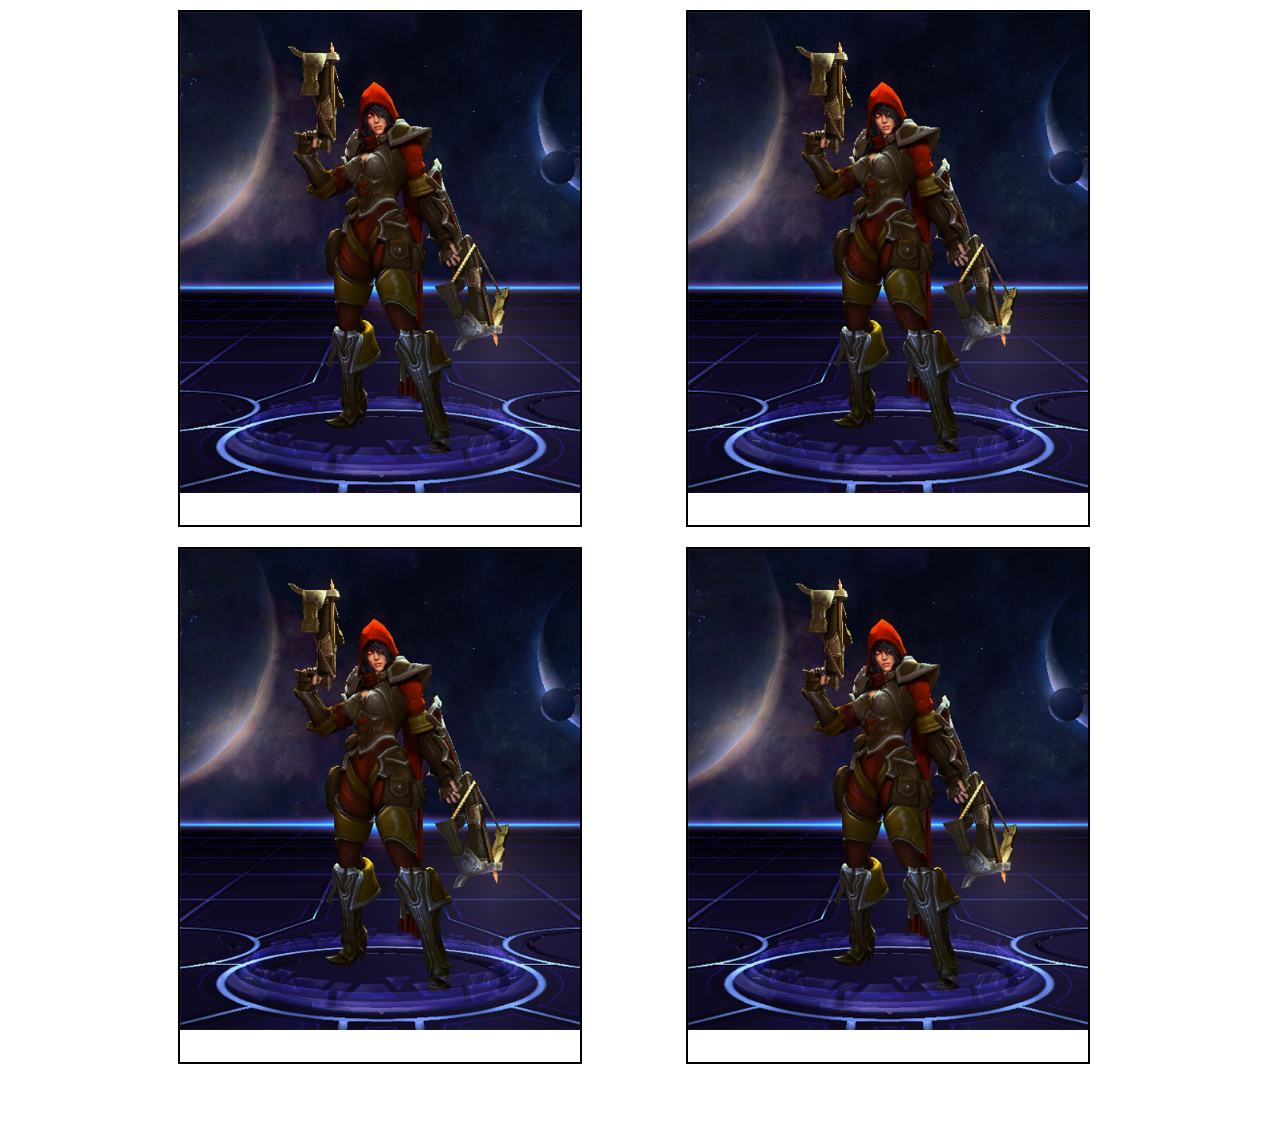
==== Pages/acceuil.html @ 98c32b6e "Début page d'acceuil" ====
<!DOCTYPE html>
<html>
	<head>
		<meta charset="utf-8" />
		<link rel="stylesheet" href="stylefrontpage.css" />
		<title>ArtCapt: Accueil</title>
	</head>
	
	
	<body>
		<!--section princiapl de la page: 1 article contenant le text d'acceuil, et un aside contenant les 4 images vers les 4 parties, avec un titre et un lien chacun-->
		<section id="General">
			<aside id="lien">
				<figure href="Heros/heros.html" class="pilou">
					<img src='../Images/Modele3D/Valla.png' alt="Page héros" title="Voir les pages Héros">
					<figcaption> Page des héros </figcaption>
				</figure>
				<figure href="General/general.html" class="pilou">
					<img src='../Images/Modele3D/Valla.png' alt="Page du guide général" title="Voir la page du guide général">
					<figcaption> Page du guide général </figcaption>
				</figure>
				<br/>
				<figure href="Maps/maps.html" class="pilou">
					<img src='../Images/Modele3D/Valla.png' alt="Page héros" title="Voir les pages Héros">
					<figcaption> Page des maps </figcaption>
				</figure>
				<figure href="Heros/heros.html" class="pilou">
					<img src='../Images/Modele3D/Valla.png' alt="Page héros" title="Voir les pages Héros">
					<figcaption> Page des héros </figcaption>
				</figure>
			</aside>
			<article id="Text">
				<p> Bienvenue sur notre site ArtCapt, que ce soit la première fois que vous le visitez ou non, j'espère qu'il vous sera utile. <br/> </p>
			</article>
				
	
	</body>
---- Pages/stylefrontpage.css ----
body
{
	font-family: 'Time New Roman', serif;
	font-size: 1em;

    background: url('../Images/Fond.png');
	color:white;
	width: 1024px;
    margin: auto;
}

.pilou
{
	width: 400px;
	margin: 10px 50px 10px 50px;
	display: inline-block;
	border: 2px black solid;
}

.pilou img
{
	width: 400px;
}

.pilou figcaption
{
	margin: auto;
	padding: 5px 100px 5px 150px;
	
}

.pilou:hover
{
	background-color: black;
	color: red;
	border: 5px black solid;
}
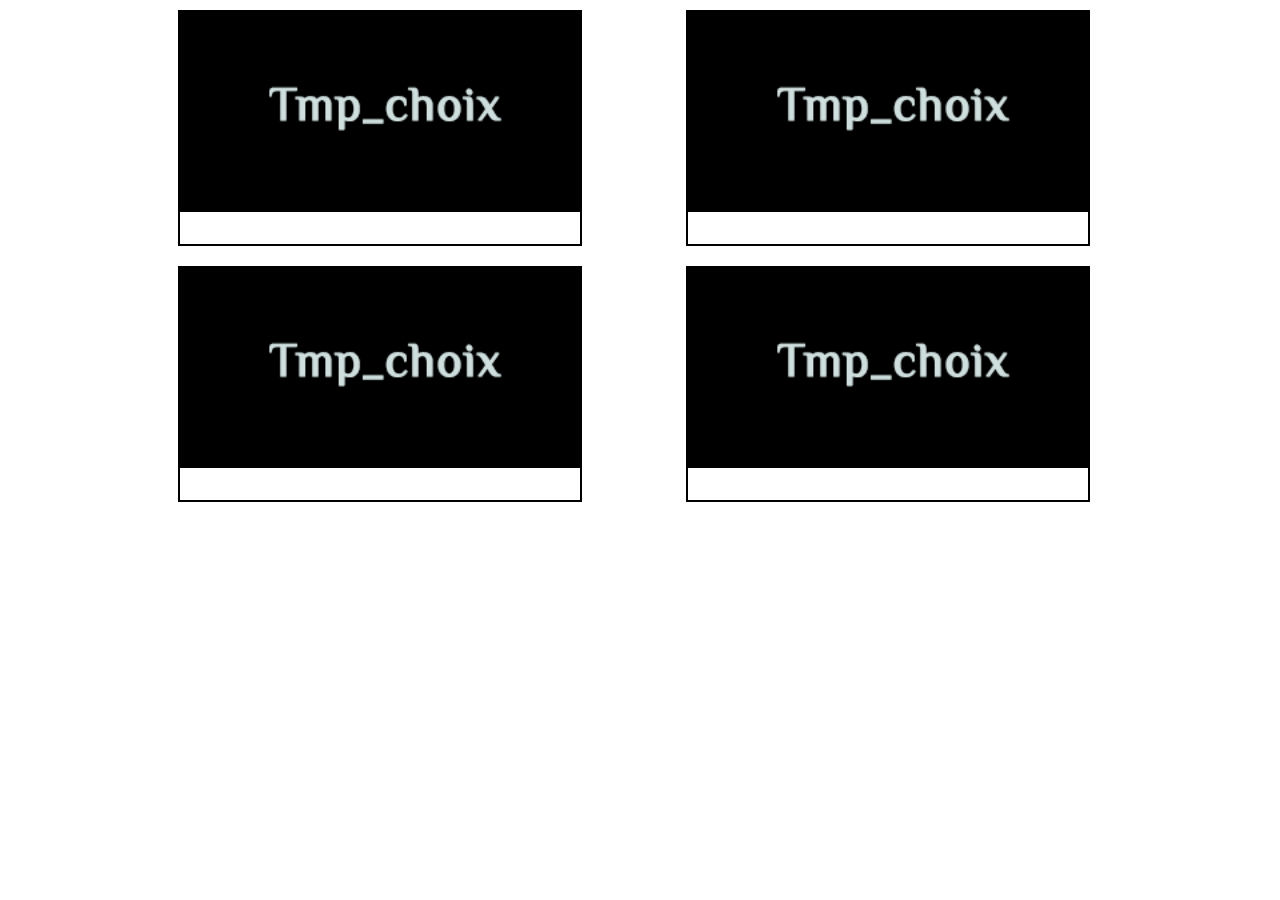
==== commit 2c327bdc: "changement dans tes trucs" ====
--- a/Pages/acceuil.html
+++ b/Pages/acceuil.html
@@ -11,21 +11,20 @@
 		<!--section princiapl de la page: 1 article contenant le text d'acceuil, et un aside contenant les 4 images vers les 4 parties, avec un titre et un lien chacun-->
 		<section id="General">
 			<aside id="lien">
-				<figure href="Heros/heros.html" class="pilou">
-					<img src='../Images/Modele3D/Valla.png' alt="Page héros" title="Voir les pages Héros">
-					<figcaption> Page des héros </figcaption>
+				<figure href="Heros/heros.html" class="Choix">
+					<img src='../Images/Choix/canvas.png' alt="Page héros" title="Guides Héros">
+					<figcaption>Guides Héros</figcaption>
 				</figure>
-				<figure href="General/general.html" class="pilou">
-					<img src='../Images/Modele3D/Valla.png' alt="Page du guide général" title="Voir la page du guide général">
-					<figcaption> Page du guide général </figcaption>
+				<figure href="General/general.html" class="Choix">
+					<img src='../Images/Choix/canvas.png' alt="Page du guide général" title="Guides Info.Générales">
+					<figcaption>Guides Info. Générales</figcaption>
 				</figure>
-				<br/>
-				<figure href="Maps/maps.html" class="pilou">
-					<img src='../Images/Modele3D/Valla.png' alt="Page héros" title="Voir les pages Héros">
-					<figcaption> Page des maps </figcaption>
+				<figure href="Maps/maps.html" class="Choix">
+					<img src='../Images/Choix/canvas.png' alt="Page héros" title="Guides Maps">
+					<figcaption>Guides Maps</figcaption>
 				</figure>
-				<figure href="Heros/heros.html" class="pilou">
-					<img src='../Images/Modele3D/Valla.png' alt="Page héros" title="Voir les pages Héros">
+				<figure href="Heros/heros.html" class="Choix">
+					<img src='../Images/Choix/canvas.png' alt="Page héros" title="Voir les pages Héros">
 					<figcaption> Page des héros </figcaption>
 				</figure>
 			</aside>
--- a/Pages/stylefrontpage.css
+++ b/Pages/stylefrontpage.css
@@ -9,7 +9,7 @@
     margin: auto;
 }
 
-.pilou
+.Choix
 {
 	width: 400px;
 	margin: 10px 50px 10px 50px;
@@ -17,21 +17,22 @@
 	border: 2px black solid;
 }
 
-.pilou img
+.Choix img
 {
 	width: 400px;
 }
 
-.pilou figcaption
+.Choix figcaption
 {
 	margin: auto;
 	padding: 5px 100px 5px 150px;
 	
 }
 
-.pilou:hover
+.Choix:hover
 {
 	background-color: black;
 	color: red;
-	border: 5px black solid;
+	transform:scale(1.1);
+	z-index:1;
 }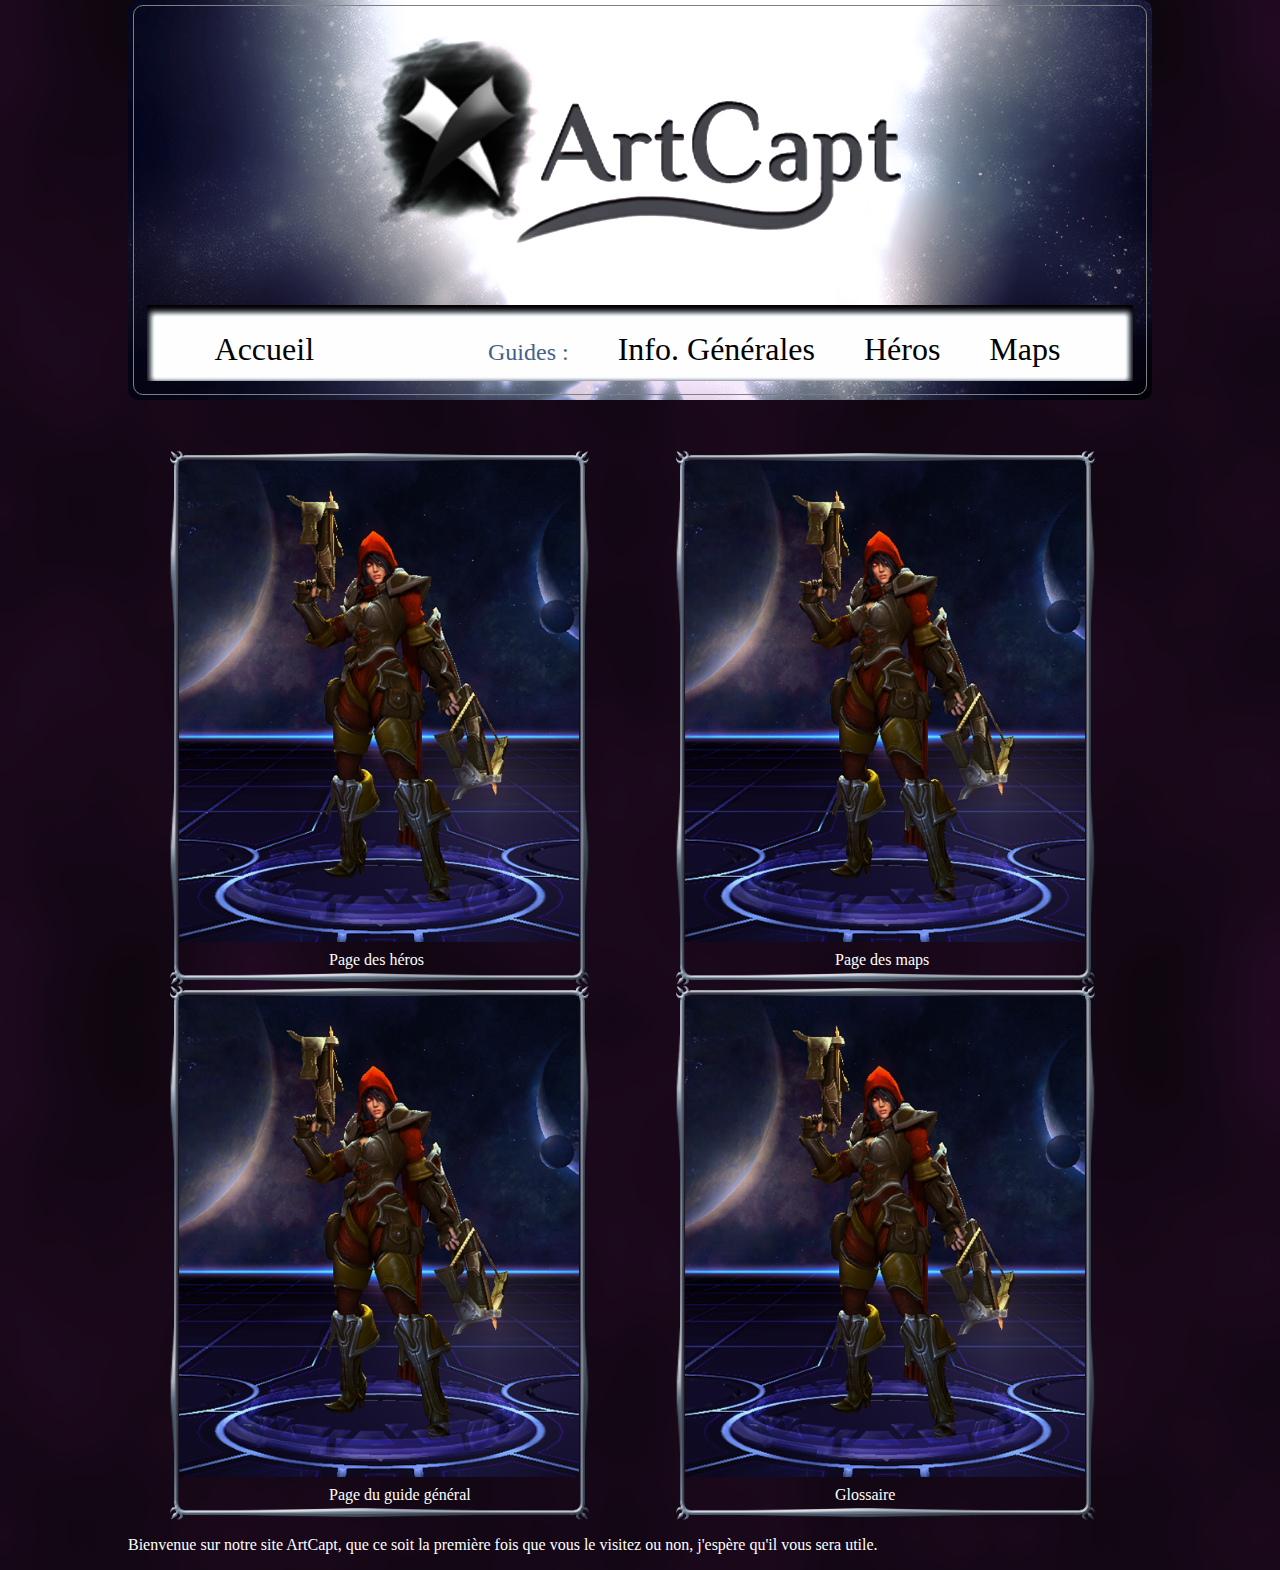
==== commit 1d0fcd5a: "Caca" ====
--- a/Pages/acceuil.html
+++ b/Pages/acceuil.html
@@ -3,29 +3,43 @@
 	<head>
 		<meta charset="utf-8" />
 		<link rel="stylesheet" href="stylefrontpage.css" />
+			<link rel="stylesheet" href="styleheader.css" />
 		<title>ArtCapt: Accueil</title>
 	</head>
 	
+		<header>
+			 <nav id="0">
+                    <ul>
+                        <li><a href="#">Accueil</a></li>
+						<li><span id="a1"> Guides :</span></li>
+                        <li><a href="#">Info. Générales</a></li>
+                        <li><a href="#">Héros</a></li>
+                        <li><a href="#">Maps</a></li>
+                    </ul>
+               </nav>
+
+	</header>
 	
 	<body>
 		<!--section princiapl de la page: 1 article contenant le text d'acceuil, et un aside contenant les 4 images vers les 4 parties, avec un titre et un lien chacun-->
 		<section id="General">
 			<aside id="lien">
-				<figure href="Heros/heros.html" class="Choix">
-					<img src='../Images/Choix/canvas.png' alt="Page héros" title="Guides Héros">
-					<figcaption>Guides Héros</figcaption>
+				<figure href="Heros/heros.html" class="pilou">
+					<img src='../Images/Modele3D/Valla.png' alt="Page héros" title="Voir les pages Héros">
+					<figcaption> Page des héros </figcaption>
 				</figure>
-				<figure href="General/general.html" class="Choix">
-					<img src='../Images/Choix/canvas.png' alt="Page du guide général" title="Guides Info.Générales">
-					<figcaption>Guides Info. Générales</figcaption>
+				<figure href="Maps/maps.html" class="pilou">
+					<img src='../Images/Modele3D/Valla.png' alt="Page des maps" title="Voir les pages des maps">
+					<figcaption> Page des maps </figcaption>
 				</figure>
-				<figure href="Maps/maps.html" class="Choix">
-					<img src='../Images/Choix/canvas.png' alt="Page héros" title="Guides Maps">
-					<figcaption>Guides Maps</figcaption>
+				<br/>
+				<figure href="General/general.html" class="pilou">
+					<img src='../Images/Modele3D/Valla.png' alt="Page du guide général" title="Voir la page du guide général">
+					<figcaption> Page du guide général </figcaption>
 				</figure>
-				<figure href="Heros/heros.html" class="Choix">
-					<img src='../Images/Choix/canvas.png' alt="Page héros" title="Voir les pages Héros">
-					<figcaption> Page des héros </figcaption>
+				<figure href="Heros/heros.html" class="pilou">
+					<img src='../Images/Modele3D/Valla.png' alt="Glossaire" title="Pour les mots que vous ne comprenez pas">
+					<figcaption> Glossaire </figcaption>
 				</figure>
 			</aside>
 			<article id="Text">
--- a/Pages/stylefrontpage.css
+++ b/Pages/stylefrontpage.css
@@ -2,37 +2,40 @@
 {
 	font-family: 'Time New Roman', serif;
 	font-size: 1em;
-
-    background: url('../Images/Fond.png');
+	background-color:#100c13;
+    background: url('../Images/Divers/Fond.png');
 	color:white;
 	width: 1024px;
     margin: auto;
+	text-align: justify;
 }
 
-.Choix
+.pilou
 {
 	width: 400px;
 	margin: 10px 50px 10px 50px;
 	display: inline-block;
-	border: 2px black solid;
+	border-radius: 10px;
+	border: double gray 1px;
+	border-image-source: url(../Images/Bordures/Bordure_lambda.png);
+	border-image-slice: 27;
+	border-image-width: 20;
+	border-image-outset:10px 10px 10px 10px;
 }
 
-.Choix img
+.pilou img
 {
 	width: 400px;
 }
 
-.Choix figcaption
+.pilou figcaption
 {
 	margin: auto;
 	padding: 5px 100px 5px 150px;
 	
 }
 
-.Choix:hover
+.pilou:hover
 {
-	background-color: black;
-	color: red;
-	transform:scale(1.1);
-	z-index:1;
+	border-image-repeat: repeat;
 }--- a/Pages/styleheader.css
+++ b/Pages/styleheader.css
@@ -0,0 +1,85 @@
+header
+{
+	font-family: 'Philosopher-Bold', 'Time New Roman', serif;
+	background: url('../Images/Divers/Banniere.png') no-repeat;
+	position:relative;
+	border-radius: 10px;
+    margin: auto;
+	margin-top:0px;
+	padding-top: 0px;
+	margin-bottom:50px;
+	width:1024px;
+	height:400px;
+
+}
+
+
+ header:before {
+	position: absolute;
+	content:"";
+	top: 5px;
+	left: 5px;
+	right: 5px;
+	bottom: 5px;
+	border-radius: 10px;
+	border: double gray 1px;
+	border-image-source: url(../Images/Bordures/Bordure_Banniere.png);
+	border-image-slice: 27;
+	border-image-width: 20;
+	border-image-outset:10px 10px 10px 10px;
+}
+
+
+header nav
+{
+    display: inline-block;
+    width:1024px;
+    text-align: center;
+
+}
+
+header nav ul
+{	
+	position:relative;
+	top:315px;
+    list-style-type: none;
+}
+
+header nav li
+{
+    display: inline-block;
+    margin-right: 45px;
+}
+
+header nav p
+{
+    font-size: 2em;
+    color: #000000;
+    padding-bottom: 3px;
+    text-decoration: none;
+
+
+}
+
+#a1
+{
+	margin-left:125px;
+    font-size: 1.5em;
+    color: #446289;
+    padding-bottom: 3px;
+    text-decoration: none;
+
+}
+header nav a
+{
+    font-size: 2em;
+    color: #000000;
+    padding-bottom: 3px;
+    text-decoration: none;
+}
+
+header nav a:hover
+{
+    color: #446289;
+    border-bottom: 3px solid #446289;
+}
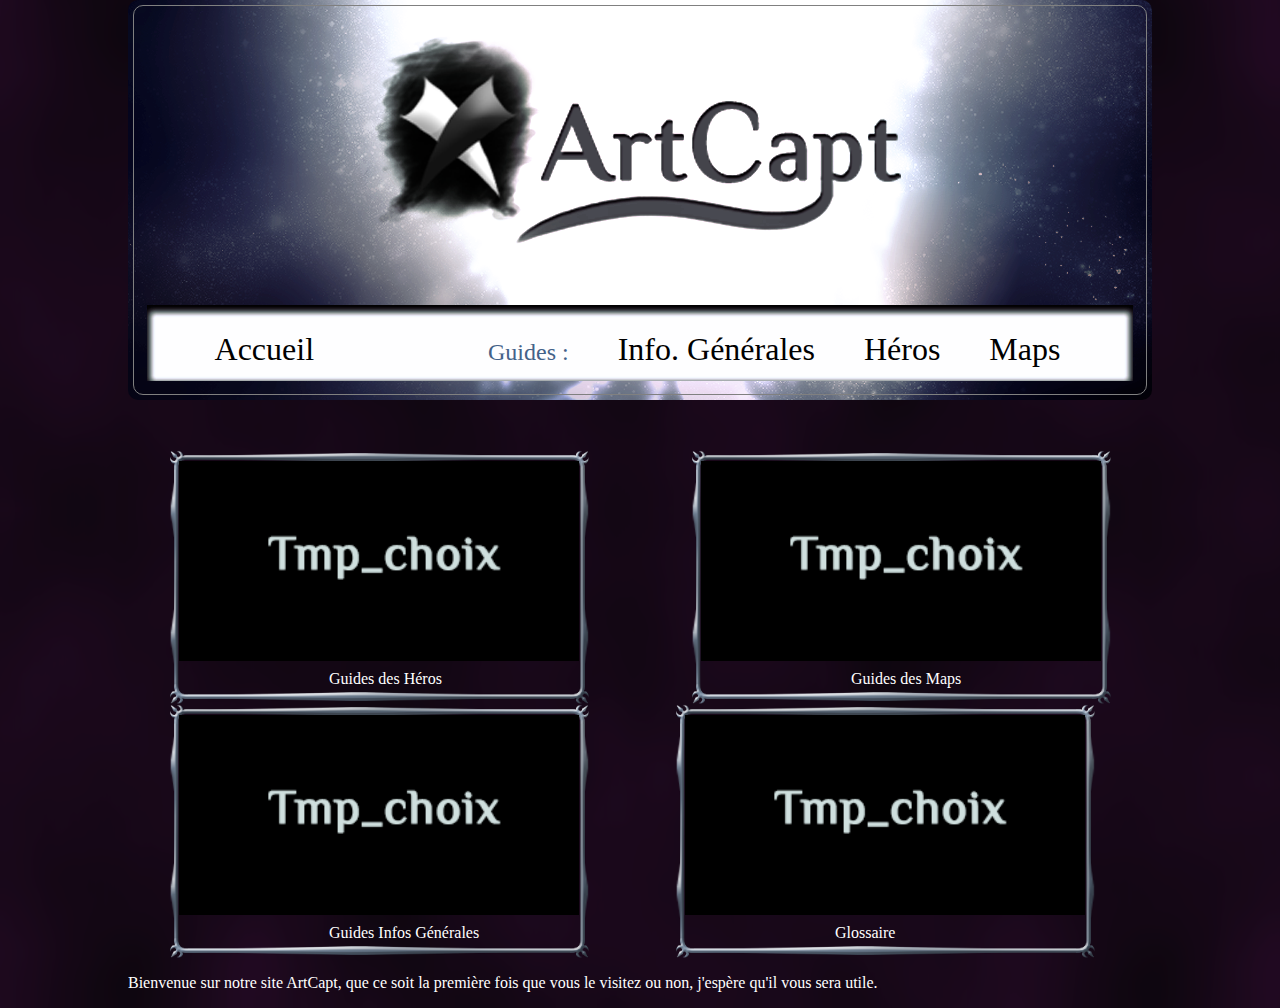
==== commit 3b17ad6c: "Des ptits moddifs" ====
--- a/Pages/acceuil.html
+++ b/Pages/acceuil.html
@@ -24,22 +24,21 @@
 		<!--section princiapl de la page: 1 article contenant le text d'acceuil, et un aside contenant les 4 images vers les 4 parties, avec un titre et un lien chacun-->
 		<section id="General">
 			<aside id="lien">
-				<figure href="Heros/heros.html" class="pilou">
-					<img src='../Images/Modele3D/Valla.png' alt="Page héros" title="Voir les pages Héros">
-					<figcaption> Page des héros </figcaption>
+				<figure href="Heros/heros.html" class="Choix">
+					<img src='../Images/Choix/canvas.png' alt="Page héros" title="Guides des Héros">
+					<figcaption>Guides des Héros</figcaption>
 				</figure>
-				<figure href="Maps/maps.html" class="pilou">
-					<img src='../Images/Modele3D/Valla.png' alt="Page des maps" title="Voir les pages des maps">
-					<figcaption> Page des maps </figcaption>
+				<figure href="Maps/maps.html" class="Choix">
+					<img src='../Images/Choix/canvas.png' alt="Page des maps" title="Guides des Maps">
+					<figcaption>Guides des Maps</figcaption>
 				</figure>
-				<br/>
-				<figure href="General/general.html" class="pilou">
-					<img src='../Images/Modele3D/Valla.png' alt="Page du guide général" title="Voir la page du guide général">
-					<figcaption> Page du guide général </figcaption>
+				<figure href="General/general.html" class="Choix">
+					<img src='../Images/Choix/canvas.png' alt="Page du guide général" title="Guides Générales">
+					<figcaption>Guides Infos Générales</figcaption>
 				</figure>
-				<figure href="Heros/heros.html" class="pilou">
-					<img src='../Images/Modele3D/Valla.png' alt="Glossaire" title="Pour les mots que vous ne comprenez pas">
-					<figcaption> Glossaire </figcaption>
+				<figure href="Heros/heros.html" class="Choix">
+					<img src='../Images/Choix/canvas.png' alt="Glossaire" title="Pour les mots que vous ne comprenez pas">
+					<figcaption>Glossaire</figcaption>
 				</figure>
 			</aside>
 			<article id="Text">
--- a/Pages/stylefrontpage.css
+++ b/Pages/stylefrontpage.css
@@ -10,7 +10,7 @@
 	text-align: justify;
 }
 
-.pilou
+.Choix
 {
 	width: 400px;
 	margin: 10px 50px 10px 50px;
@@ -23,19 +23,21 @@
 	border-image-outset:10px 10px 10px 10px;
 }
 
-.pilou img
+.Choix img
 {
 	width: 400px;
 }
 
-.pilou figcaption
+.Choix figcaption
 {
 	margin: auto;
-	padding: 5px 100px 5px 150px;
+	padding: 5px 50px 5px 150px;
 	
 }
 
-.pilou:hover
+.Choix:hover
 {
 	border-image-repeat: repeat;
+	transform:scale(1.1);
+	z-index:1;
 }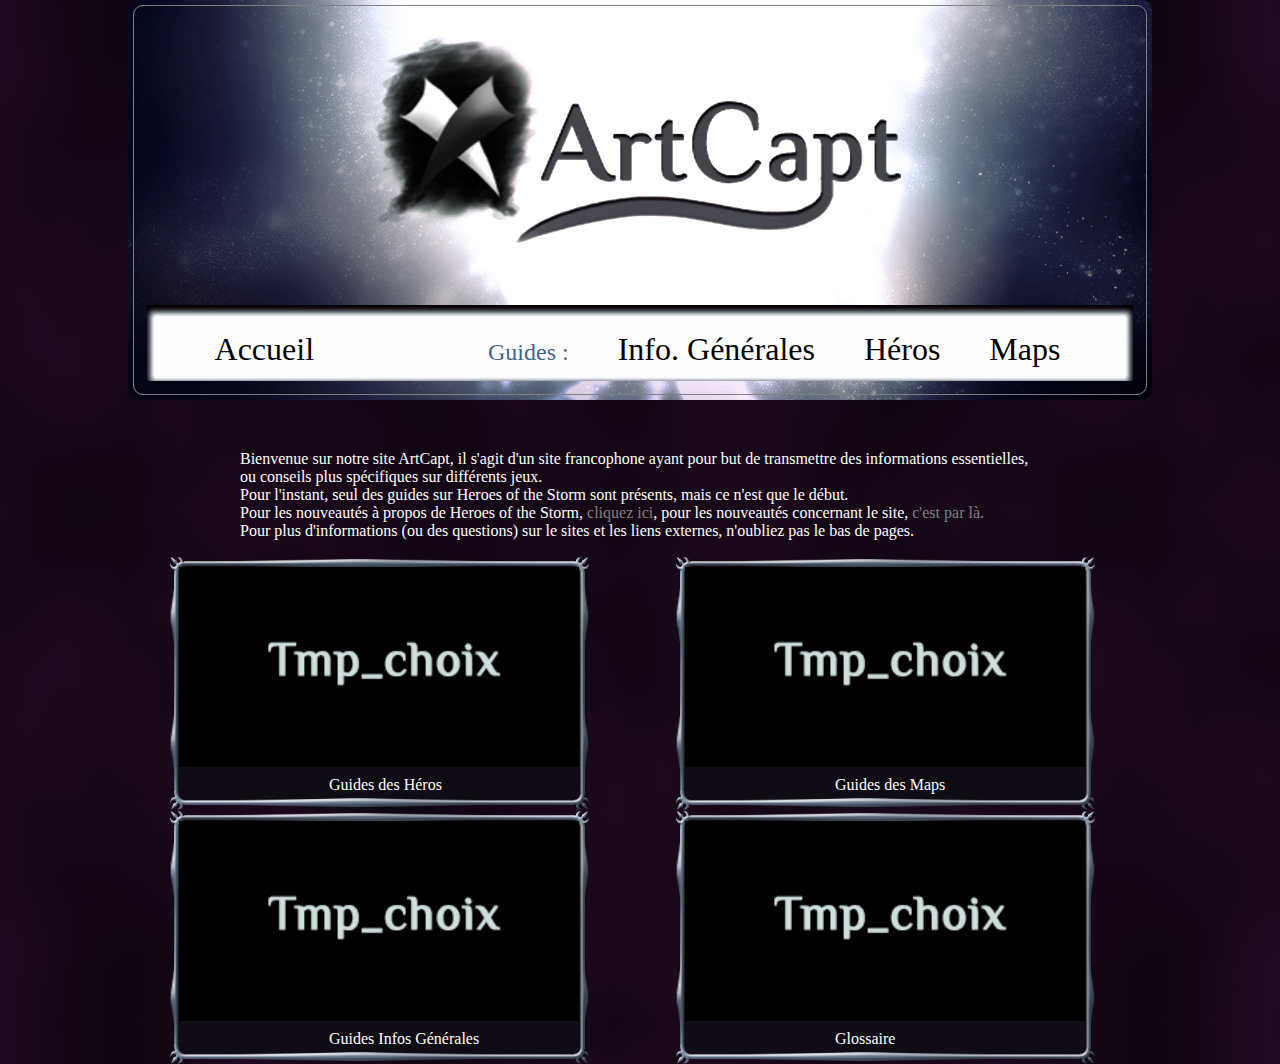
==== commit d9e97cb3: "Fin page d'acceuil ?" ====
--- a/Pages/acceuil.html
+++ b/Pages/acceuil.html
@@ -23,27 +23,34 @@
 	<body>
 		<!--section princiapl de la page: 1 article contenant le text d'acceuil, et un aside contenant les 4 images vers les 4 parties, avec un titre et un lien chacun-->
 		<section id="General">
+		
+			<article id="Text">
+				<p>Bienvenue sur notre site ArtCapt, il s'agit d'un site francophone ayant pour but de transmettre des informations essentielles, ou conseils plus spécifiques sur différents jeux.
+				<br/>Pour l'instant, seul des guides sur Heroes of the Storm sont présents, mais ce n'est que le début.
+				<br/>Pour les nouveautés à propos de Heroes of the Storm, <a href="Heros/Valla.html">cliquez ici</a>, pour les nouveautés concernant le site, <a href="#">c'est par là.</a>
+				<br/>Pour plus d'informations (ou des questions) sur le sites et les liens externes, n'oubliez pas le bas de pages.
+				</p>
+			</article>
+		
 			<aside id="lien">
-				<figure href="Heros/heros.html" class="Choix">
+				<figure class="Choix"><a href="Heros/heros.html">
 					<img src='../Images/Choix/canvas.png' alt="Page héros" title="Guides des Héros">
 					<figcaption>Guides des Héros</figcaption>
-				</figure>
-				<figure href="Maps/maps.html" class="Choix">
+				</a></figure>
+				<figure class="Choix"><a href="Maps/maps.html">
 					<img src='../Images/Choix/canvas.png' alt="Page des maps" title="Guides des Maps">
 					<figcaption>Guides des Maps</figcaption>
-				</figure>
-				<figure href="General/general.html" class="Choix">
+				</a></figure>
+				<figure class="Choix"><a href="General/general.html">
 					<img src='../Images/Choix/canvas.png' alt="Page du guide général" title="Guides Générales">
 					<figcaption>Guides Infos Générales</figcaption>
-				</figure>
-				<figure href="Heros/heros.html" class="Choix">
+				</a></figure>
+				<figure href="Heros/heros.html" class="Choix"><a href="Heros/heros.html">
 					<img src='../Images/Choix/canvas.png' alt="Glossaire" title="Pour les mots que vous ne comprenez pas">
 					<figcaption>Glossaire</figcaption>
-				</figure>
+				</a></figure>
 			</aside>
-			<article id="Text">
-				<p> Bienvenue sur notre site ArtCapt, que ce soit la première fois que vous le visitez ou non, j'espère qu'il vous sera utile. <br/> </p>
-			</article>
-				
+
+		</section>		
 	
 	</body>--- a/Pages/stylefrontpage.css
+++ b/Pages/stylefrontpage.css
@@ -7,8 +7,27 @@
 	color:white;
 	width: 1024px;
     margin: auto;
-	text-align: justify;
 }
+
+#Text
+{
+	vertical-align:top;
+	margin: auto;
+	width:800px;
+}
+
+#Text a
+{
+	color: gray;
+	text-decoration: none;
+}
+
+#Text a:hover
+{
+	color: red;
+}
+
+
 
 .Choix
 {
@@ -21,7 +40,21 @@
 	border-image-slice: 27;
 	border-image-width: 20;
 	border-image-outset:10px 10px 10px 10px;
+	background-color:#100c13;
 }
+
+.Choix a
+{
+	text-decoration: none;
+	color: white;
+}
+
+.Choix a:hover
+{
+	text-decoration: bold;
+	color: red;
+}
+
 
 .Choix img
 {
@@ -32,7 +65,7 @@
 {
 	margin: auto;
 	padding: 5px 50px 5px 150px;
-	
+
 }
 
 .Choix:hover
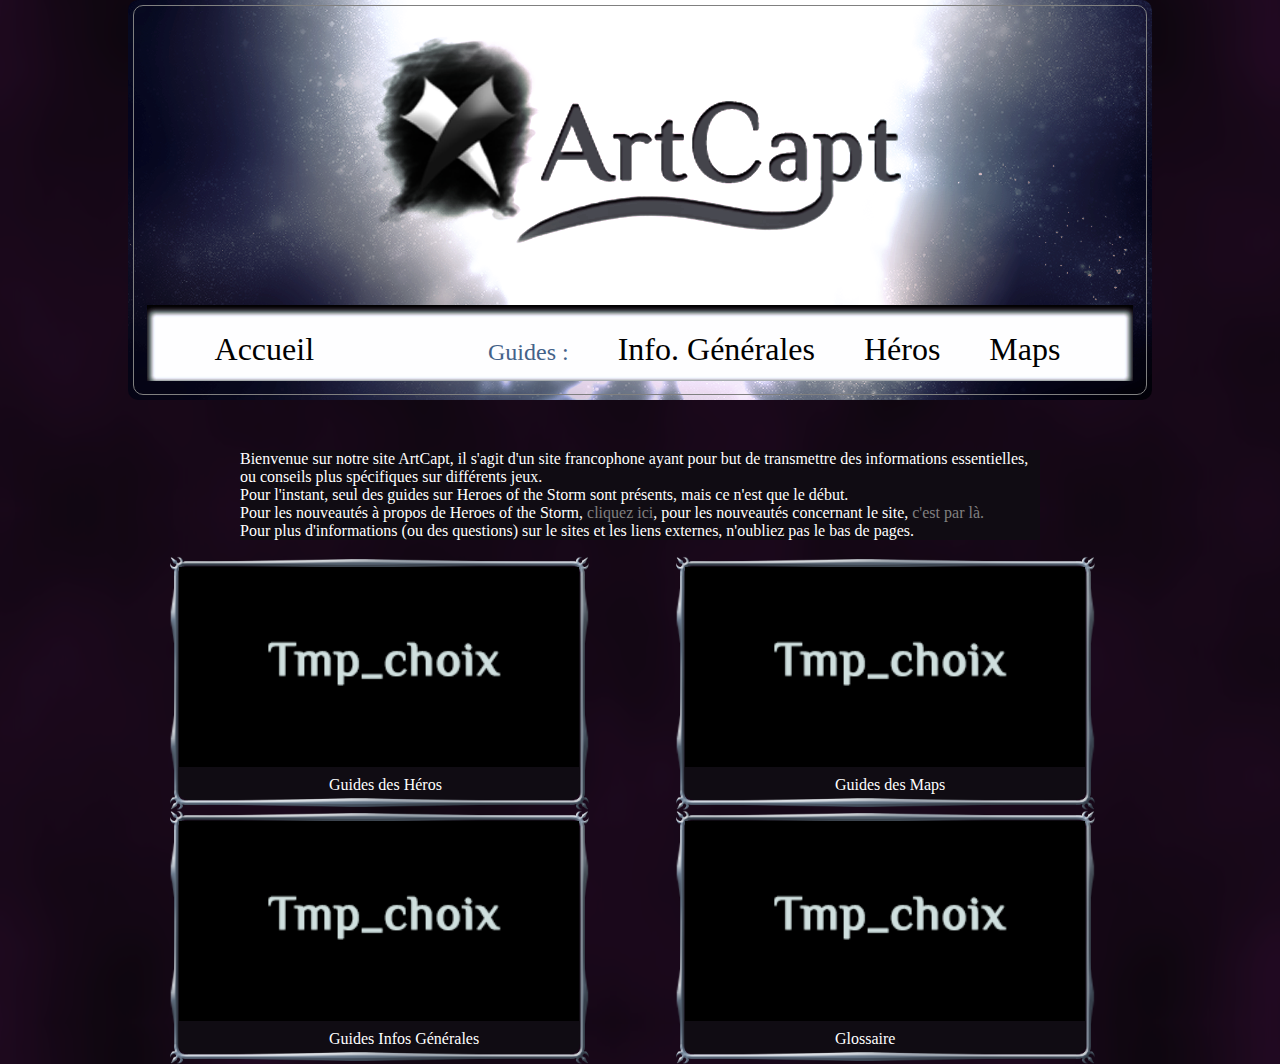
==== commit b91ccf15: "Création page choix des heros" ====
--- a/Pages/acceuil.html
+++ b/Pages/acceuil.html
@@ -33,19 +33,19 @@
 			</article>
 		
 			<aside id="lien">
-				<figure class="Choix"><a href="Heros/heros.html">
+				<figure class="Choix"><a href="Heros/Heros.html">
 					<img src='../Images/Choix/canvas.png' alt="Page héros" title="Guides des Héros">
 					<figcaption>Guides des Héros</figcaption>
 				</a></figure>
-				<figure class="Choix"><a href="Maps/maps.html">
+				<figure class="Choix"><a href="Maps/Maps.html">
 					<img src='../Images/Choix/canvas.png' alt="Page des maps" title="Guides des Maps">
 					<figcaption>Guides des Maps</figcaption>
 				</a></figure>
-				<figure class="Choix"><a href="General/general.html">
+				<figure class="Choix"><a href="General/General.html">
 					<img src='../Images/Choix/canvas.png' alt="Page du guide général" title="Guides Générales">
 					<figcaption>Guides Infos Générales</figcaption>
 				</a></figure>
-				<figure href="Heros/heros.html" class="Choix"><a href="Heros/heros.html">
+				<figure href="Heros/heros.html" class="Choix"><a href="Heros/Heros.html">
 					<img src='../Images/Choix/canvas.png' alt="Glossaire" title="Pour les mots que vous ne comprenez pas">
 					<figcaption>Glossaire</figcaption>
 				</a></figure>
@@ -53,4 +53,5 @@
 
 		</section>		
 	
-	</body>+	</body>
+</html>--- a/Pages/stylefrontpage.css
+++ b/Pages/stylefrontpage.css
@@ -14,6 +14,7 @@
 	vertical-align:top;
 	margin: auto;
 	width:800px;
+	background-color:#100c13;
 }
 
 #Text a
